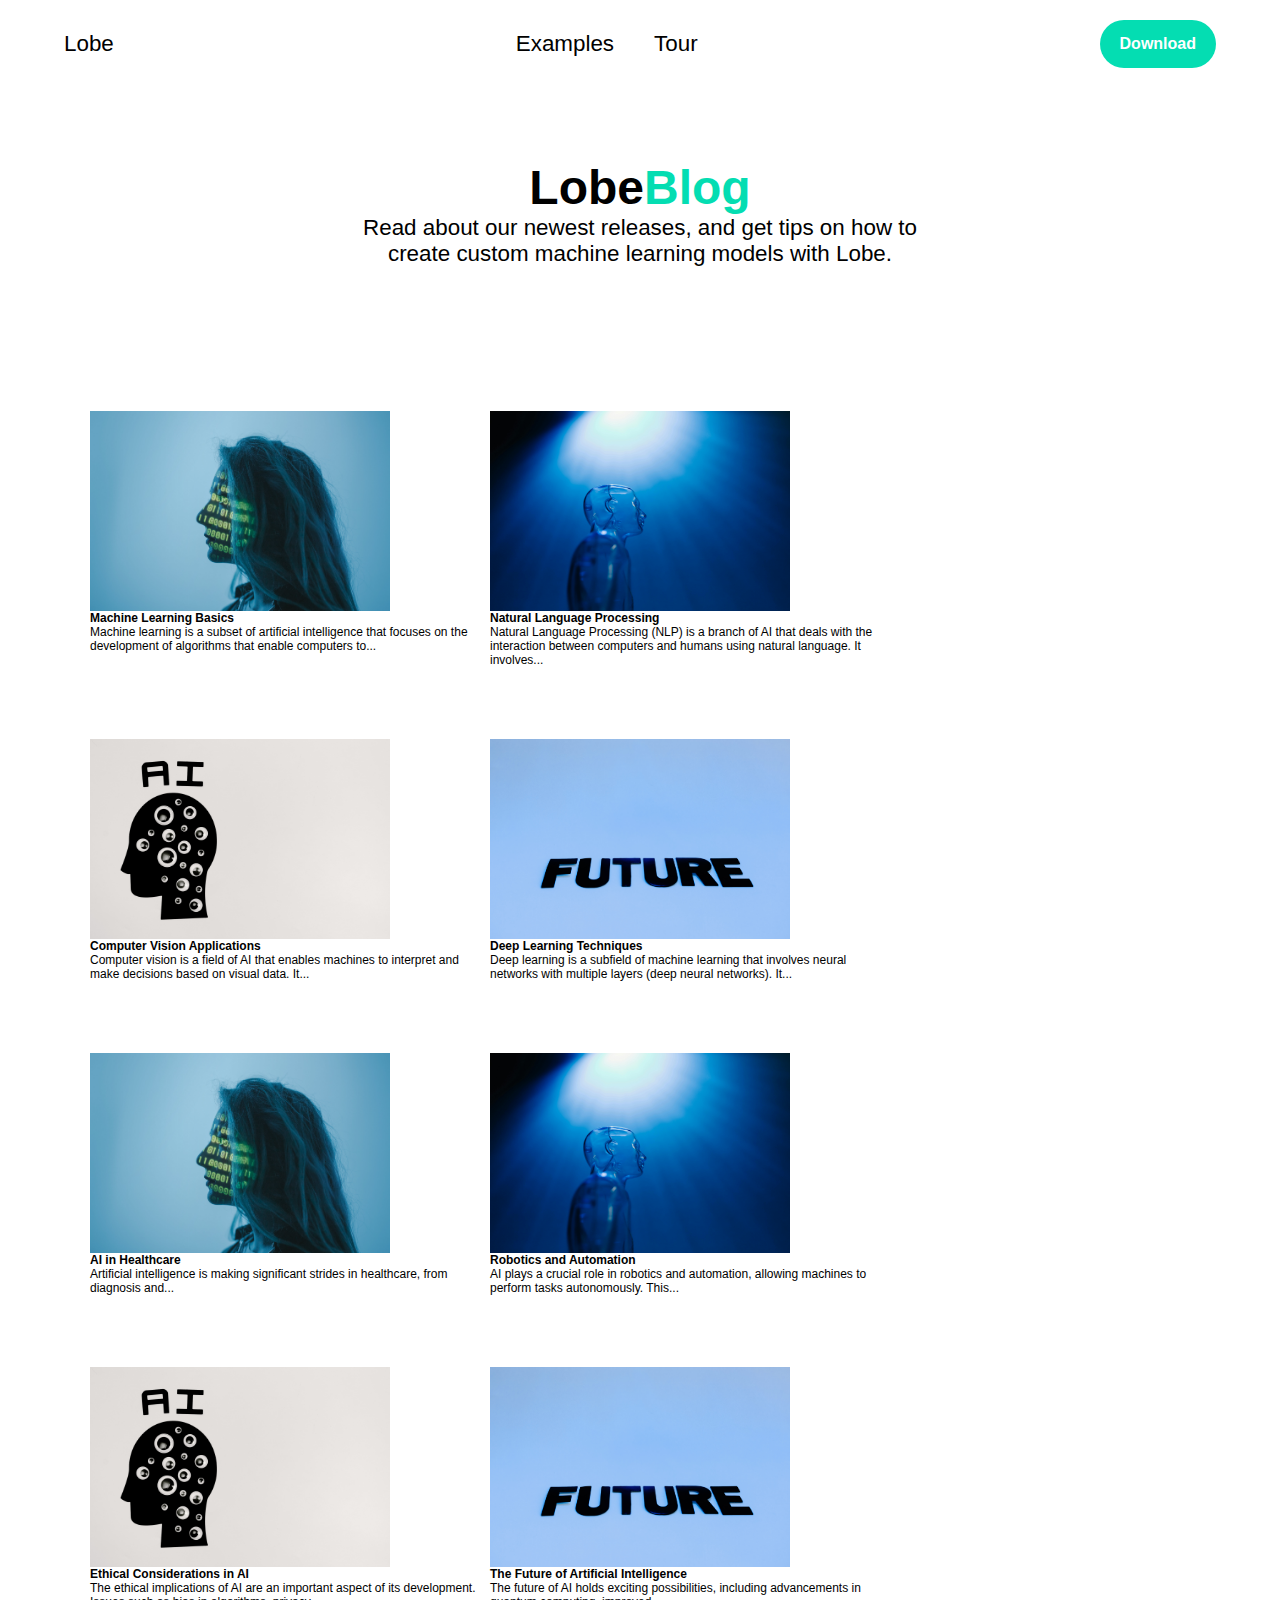
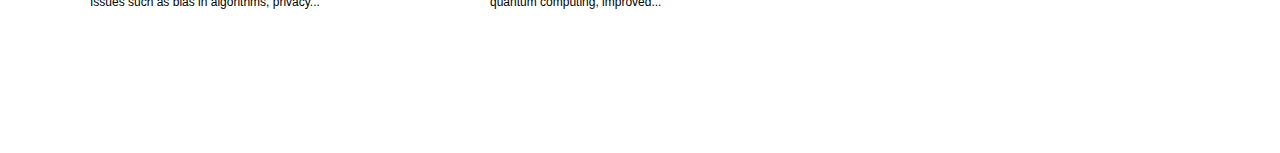
==== blog.html @ c079126a "made v2.0 changes" ====
<!DOCTYPE html>
<html lang="en">
  <head>
    <meta charset="UTF-8" />
    <meta name="viewport" content="width=device-width, initial-scale=1.0" />
    <title>Lobe | Blog</title>
    <link rel="stylesheet" href="style2.css" />
  </head>
  <body>
    <nav class="navbar">
      <div class="navigation">
        <a href="">Lobe</a>
        <div class="innav">
          <a href="">Examples</a>
          <a href="">Tour</a>
        </div>
        <button>Download</button>
      </div>
    </nav>
    <section class="main">
      <div class="sm1">
        <div class="smp1">
          <p class="sm1p1">Lobe</p>
          <p class="sm1p2">Blog</p>
        </div>
        <p class="smp2">
          Read about our newest releases, and get tips on how to create custom
          machine learning models with Lobe.
        </p>
      </div>
      <div class="sm2">
        <div>
          <img src="/images/pexels-cottonbro-studio-5473956.jpg" alt="" />
          <h4>Machine Learning Basics</h4>
          <p>
            Machine learning is a subset of artificial intelligence that focuses
            on the development of algorithms that enable computers to...
          </p>
        </div>
        <div>
          <img src="/images/pexels-tara-winstead-8386365.jpg" alt="" />
          <h4>Natural Language Processing</h4>
          <p>
            Natural Language Processing (NLP) is a branch of AI that deals with
            the interaction between computers and humans using natural language.
            It involves...
          </p>
        </div>
        <div>
          <img src="/images/pexels-tara-winstead-8849295.jpg" alt="" />
          <h4>Computer Vision Applications</h4>
          <p>
            Computer vision is a field of AI that enables machines to interpret
            and make decisions based on visual data. It...
          </p>
        </div>
        <div>
          <img src="/images/pexels-tara-winstead-8386423.jpg" alt="" />
          <h4>Deep Learning Techniques</h4>
          <p>
            Deep learning is a subfield of machine learning that involves neural
            networks with multiple layers (deep neural networks). It...
          </p>
        </div>
        <div>
          <img src="/images/pexels-cottonbro-studio-5473956.jpg" alt="" />
          <h4>AI in Healthcare</h4>
          <p>
            Artificial intelligence is making significant strides in healthcare,
            from diagnosis and...
          </p>
        </div>
        <div>
          <img src="/images/pexels-tara-winstead-8386365.jpg" alt="" />
          <h4>Robotics and Automation</h4>
          <p>
            AI plays a crucial role in robotics and automation, allowing
            machines to perform tasks autonomously. This...
          </p>
        </div>
        <div>
          <img src="/images/pexels-tara-winstead-8849295.jpg" alt="" />
          <h4>Ethical Considerations in AI</h4>
          <p>
            The ethical implications of AI are an important aspect of its
            development. Issues such as bias in algorithms, privacy...
          </p>
        </div>
        <div>
          <img src="/images/pexels-tara-winstead-8386423.jpg" alt="" />
          <h4>The Future of Artificial Intelligence</h4>
          <p>
            The future of AI holds exciting possibilities, including
            advancements in quantum computing, improved...
          </p>
        </div>
      </div>
    </section>
  </body>
</html>
---- style2.css ----
body {
  margin: 0;
  padding: 0;
  box-sizing: border-box;
  font-size: 12px;
  font-family: Helvetica;
}

img {
  width: 300px;
  min-width: 300px;
}

button {
  background-color: #04ddb2;
  color: white;
  padding: 15px 20px;
  border: none;
  border-radius: 25px;
  font-size: 1rem;
  font-weight: bold;
}

a {
  text-decoration: none;
  color: black;
}

.navbar {
  background-color:  white;
  padding: 20px 0;
}

.navigation {
  display: flex;
  justify-content: space-between;
  align-items: center;
  font-size: 1.4rem;
  margin: 0 5%;
}

.innav {
  display: flex;
  gap: 40px;
}

.main {
  display: flex;
  flex-direction: column;
  justify-content: center;
  align-items: center;
  margin: auto;
}

.main * {
  margin-top: 0;
  margin-bottom: 8vh;
}

.sm1 {
  margin-top: 8vh;
  text-align: center;
}

.smp1 {
  display: flex;
  justify-content: center;
  font-size: 3rem;
  font-weight: bold;
  margin-bottom: 0;
}

.smp1 p {
  margin-bottom: 0;
}

.sm1p2 {
  color: #04ddb2;
}
.sm1 .smp2 {
  font-size: 1.4rem;
  width: 600px;
}

.sm2 {
  display: flex;
  flex-wrap: wrap;
  max-width: 1100px;
}

.sm2 div {
  display: flex;
  flex-direction: column;
  max-width: 400px;
  word-wrap: break-word;
}

.sm2 div * {
  margin: 0;
}
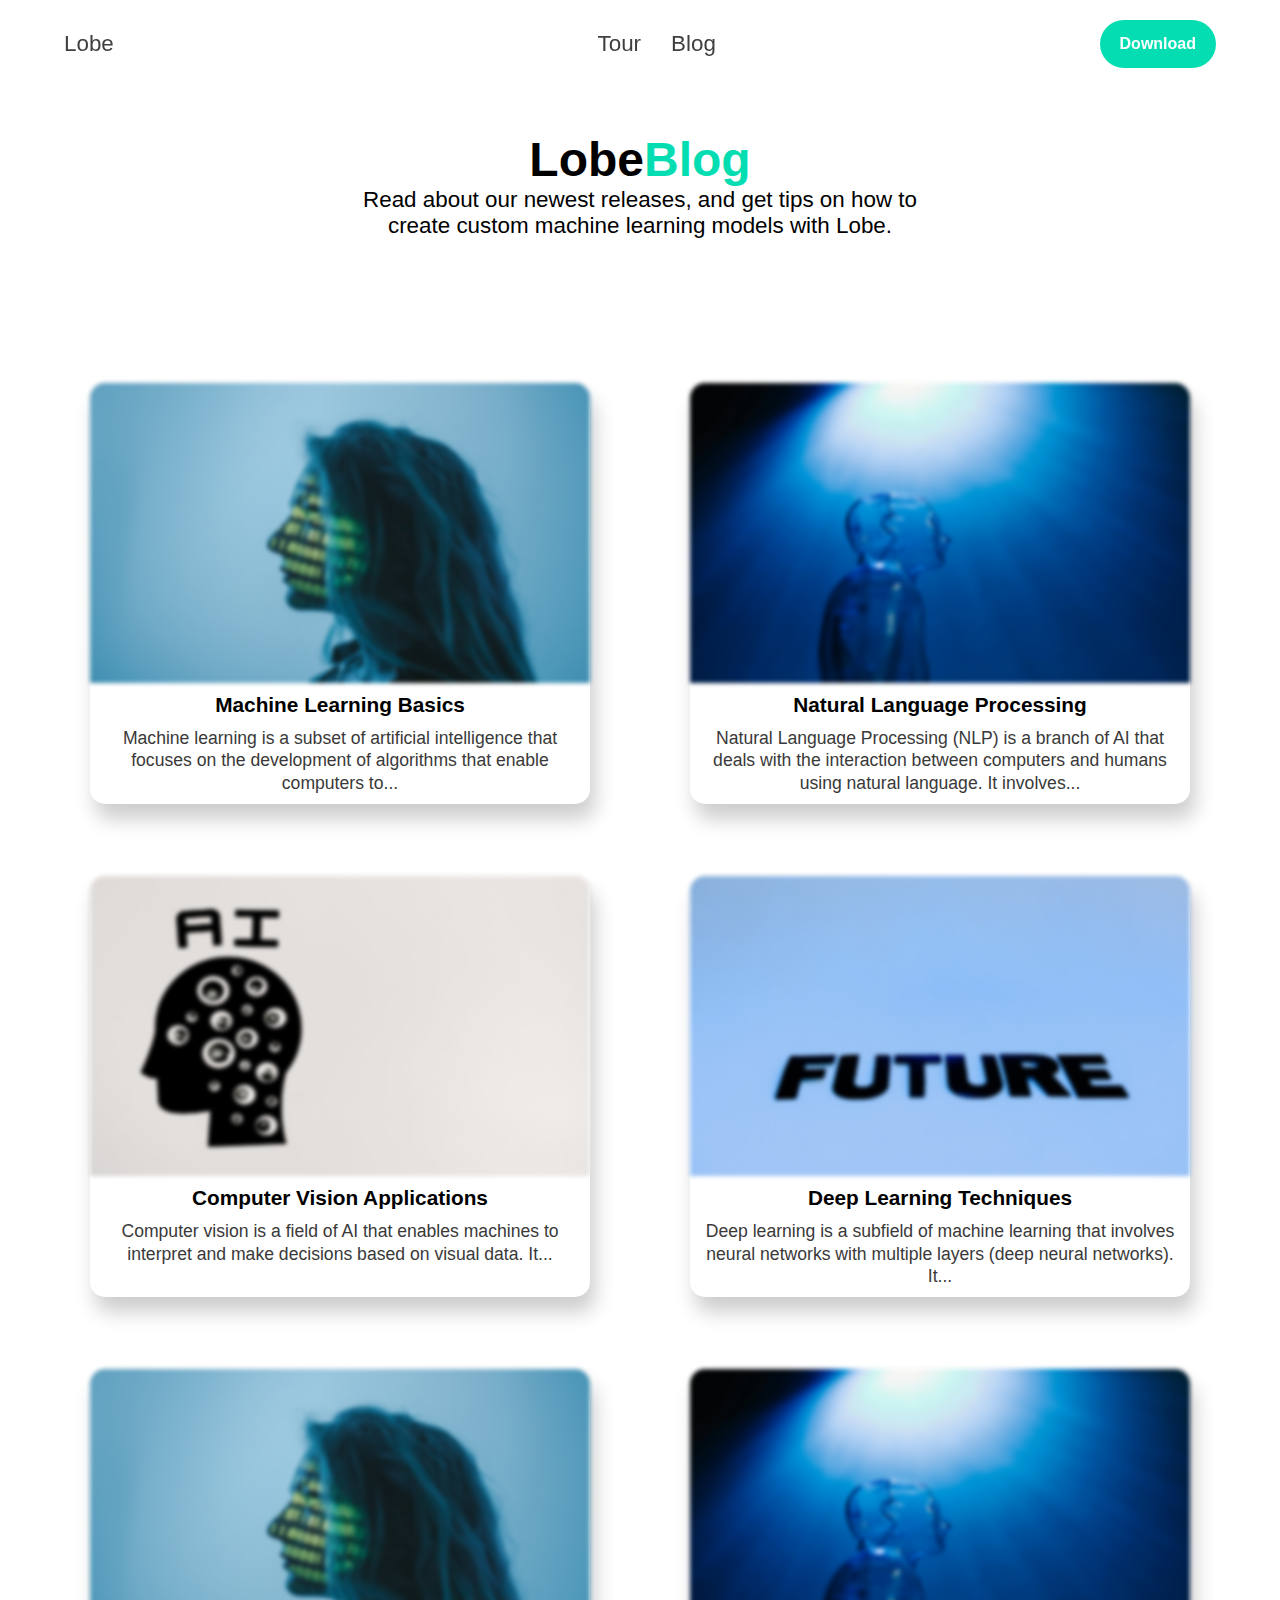
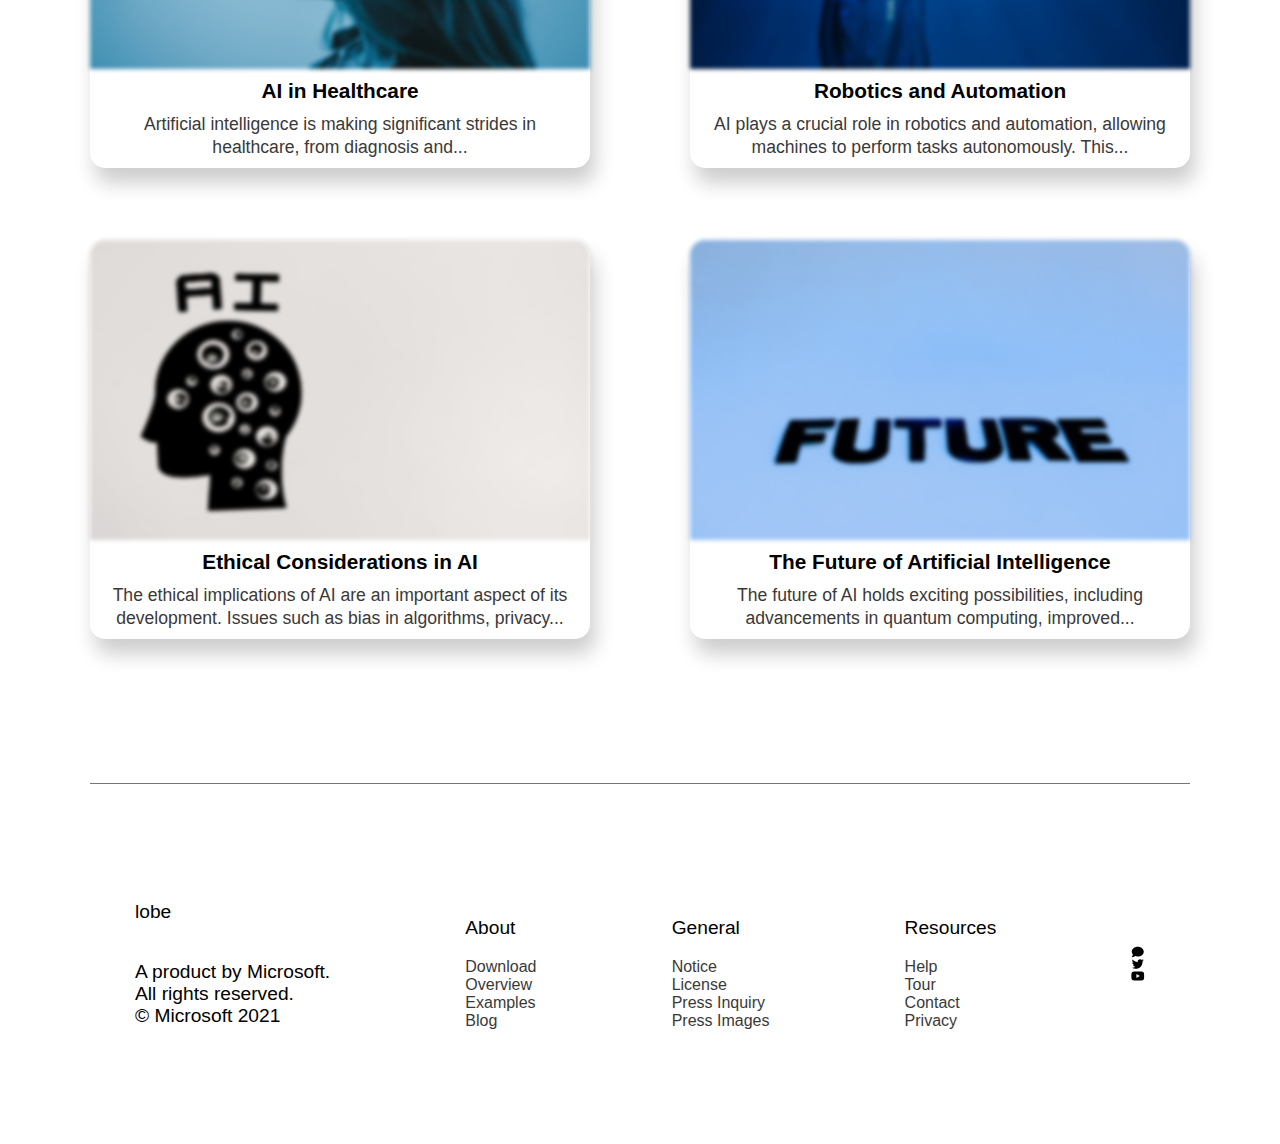
==== commit 1dd6b3c1: "made v3.0 changes" ====
--- a/blog.html
+++ b/blog.html
@@ -7,16 +7,18 @@
     <link rel="stylesheet" href="style2.css" />
   </head>
   <body>
-    <nav class="navbar">
-      <div class="navigation">
-        <a href="">Lobe</a>
-        <div class="innav">
-          <a href="">Examples</a>
-          <a href="">Tour</a>
+    <div class="navbar-container">
+      <nav class="navbar">
+        <div class="navigation">
+          <a href="">Lobe</a>
+          <div class="innav">
+            <a href="index.html">Tour</a>
+            <a href="blog.html">Blog</a>
+          </div>
+          <button>Download</button>
         </div>
-        <button>Download</button>
-      </div>
-    </nav>
+      </nav>
+    </div>
     <section class="main">
       <div class="sm1">
         <div class="smp1">
@@ -29,16 +31,24 @@
         </p>
       </div>
       <div class="sm2">
-        <div>
-          <img src="/images/pexels-cottonbro-studio-5473956.jpg" alt="" />
+        <div class="sm2div">
+          <img
+            src="/images/pexels-cottonbro-studio-5473956.jpg"
+            alt=""
+            class="blur"
+          />
           <h4>Machine Learning Basics</h4>
           <p>
             Machine learning is a subset of artificial intelligence that focuses
             on the development of algorithms that enable computers to...
           </p>
         </div>
-        <div>
-          <img src="/images/pexels-tara-winstead-8386365.jpg" alt="" />
+        <div class="sm2div">
+          <img
+            src="/images/pexels-tara-winstead-8386365.jpg"
+            alt=""
+            class="blur"
+          />
           <h4>Natural Language Processing</h4>
           <p>
             Natural Language Processing (NLP) is a branch of AI that deals with
@@ -46,48 +56,72 @@
             It involves...
           </p>
         </div>
-        <div>
-          <img src="/images/pexels-tara-winstead-8849295.jpg" alt="" />
+        <div class="sm2div">
+          <img
+            src="/images/pexels-tara-winstead-8849295.jpg"
+            alt=""
+            class="blur"
+          />
           <h4>Computer Vision Applications</h4>
           <p>
             Computer vision is a field of AI that enables machines to interpret
             and make decisions based on visual data. It...
           </p>
         </div>
-        <div>
-          <img src="/images/pexels-tara-winstead-8386423.jpg" alt="" />
+        <div class="sm2div">
+          <img
+            src="/images/pexels-tara-winstead-8386423.jpg"
+            alt=""
+            class="blur"
+          />
           <h4>Deep Learning Techniques</h4>
           <p>
             Deep learning is a subfield of machine learning that involves neural
             networks with multiple layers (deep neural networks). It...
           </p>
         </div>
-        <div>
-          <img src="/images/pexels-cottonbro-studio-5473956.jpg" alt="" />
+        <div class="sm2div">
+          <img
+            src="/images/pexels-cottonbro-studio-5473956.jpg"
+            alt=""
+            class="blur"
+          />
           <h4>AI in Healthcare</h4>
           <p>
             Artificial intelligence is making significant strides in healthcare,
             from diagnosis and...
           </p>
         </div>
-        <div>
-          <img src="/images/pexels-tara-winstead-8386365.jpg" alt="" />
+        <div class="sm2div">
+          <img
+            src="/images/pexels-tara-winstead-8386365.jpg"
+            alt=""
+            class="blur"
+          />
           <h4>Robotics and Automation</h4>
           <p>
             AI plays a crucial role in robotics and automation, allowing
             machines to perform tasks autonomously. This...
           </p>
         </div>
-        <div>
-          <img src="/images/pexels-tara-winstead-8849295.jpg" alt="" />
+        <div class="sm2div">
+          <img
+            src="/images/pexels-tara-winstead-8849295.jpg"
+            alt=""
+            class="blur"
+          />
           <h4>Ethical Considerations in AI</h4>
           <p>
             The ethical implications of AI are an important aspect of its
             development. Issues such as bias in algorithms, privacy...
           </p>
         </div>
-        <div>
-          <img src="/images/pexels-tara-winstead-8386423.jpg" alt="" />
+        <div class="sm2div">
+          <img
+            src="/images/pexels-tara-winstead-8386423.jpg"
+            alt=""
+            class="blur"
+          />
           <h4>The Future of Artificial Intelligence</h4>
           <p>
             The future of AI holds exciting possibilities, including
@@ -96,5 +130,70 @@
         </div>
       </div>
     </section>
+    <footer class="foot">
+      <div class="infoot">
+        <div>
+          <p>lobe</p>
+          <p>
+            A product by Microsoft. <br />
+            All rights reserved. <br />
+            © Microsoft 2021
+          </p>
+        </div>
+        <div>
+          <p>About</p>
+          <a href="">Download</a>
+          <a href="">Overview</a>
+          <a href="">Examples</a>
+          <a href="">Blog</a>
+        </div>
+        <div>
+          <p>General</p>
+          <a href="">Notice</a>
+          <a href="">License</a>
+          <a href="">Press Inquiry</a>
+          <a href="">Press Images</a>
+        </div>
+        <div>
+          <p>Resources</p>
+          <a href="">Help</a>
+          <a href="">Tour</a>
+          <a href="">Contact</a>
+          <a href="">Privacy</a>
+        </div>
+        <div class="fola">
+          <svg
+            xmlns="http://www.w3.org/2000/svg"
+            height="1em"
+            viewBox="0 0 512 512"
+          >
+            <!--! Font Awesome Free 6.4.2 by @fontawesome - https://fontawesome.com License - https://fontawesome.com/license (Commercial License) Copyright 2023 Fonticons, Inc. -->
+            <path
+              d="M512 240c0 114.9-114.6 208-256 208c-37.1 0-72.3-6.4-104.1-17.9c-11.9 8.7-31.3 20.6-54.3 30.6C73.6 471.1 44.7 480 16 480c-6.5 0-12.3-3.9-14.8-9.9c-2.5-6-1.1-12.8 3.4-17.4l0 0 0 0 0 0 0 0 .3-.3c.3-.3 .7-.7 1.3-1.4c1.1-1.2 2.8-3.1 4.9-5.7c4.1-5 9.6-12.4 15.2-21.6c10-16.6 19.5-38.4 21.4-62.9C17.7 326.8 0 285.1 0 240C0 125.1 114.6 32 256 32s256 93.1 256 208z"
+            />
+          </svg>
+          <svg
+            xmlns="http://www.w3.org/2000/svg"
+            height="1em"
+            viewBox="0 0 512 512"
+          >
+            <!--! Font Awesome Free 6.4.2 by @fontawesome - https://fontawesome.com License - https://fontawesome.com/license (Commercial License) Copyright 2023 Fonticons, Inc. -->
+            <path
+              d="M459.37 151.716c.325 4.548.325 9.097.325 13.645 0 138.72-105.583 298.558-298.558 298.558-59.452 0-114.68-17.219-161.137-47.106 8.447.974 16.568 1.299 25.34 1.299 49.055 0 94.213-16.568 130.274-44.832-46.132-.975-84.792-31.188-98.112-72.772 6.498.974 12.995 1.624 19.818 1.624 9.421 0 18.843-1.3 27.614-3.573-48.081-9.747-84.143-51.98-84.143-102.985v-1.299c13.969 7.797 30.214 12.67 47.431 13.319-28.264-18.843-46.781-51.005-46.781-87.391 0-19.492 5.197-37.36 14.294-52.954 51.655 63.675 129.3 105.258 216.365 109.807-1.624-7.797-2.599-15.918-2.599-24.04 0-57.828 46.782-104.934 104.934-104.934 30.213 0 57.502 12.67 76.67 33.137 23.715-4.548 46.456-13.32 66.599-25.34-7.798 24.366-24.366 44.833-46.132 57.827 21.117-2.273 41.584-8.122 60.426-16.243-14.292 20.791-32.161 39.308-52.628 54.253z"
+            />
+          </svg>
+          <svg
+            xmlns="http://www.w3.org/2000/svg"
+            height="1em"
+            viewBox="0 0 576 512"
+          >
+            <!--! Font Awesome Free 6.4.2 by @fontawesome - https://fontawesome.com License - https://fontawesome.com/license (Commercial License) Copyright 2023 Fonticons, Inc. -->
+            <path
+              d="M549.655 124.083c-6.281-23.65-24.787-42.276-48.284-48.597C458.781 64 288 64 288 64S117.22 64 74.629 75.486c-23.497 6.322-42.003 24.947-48.284 48.597-11.412 42.867-11.412 132.305-11.412 132.305s0 89.438 11.412 132.305c6.281 23.65 24.787 41.5 48.284 47.821C117.22 448 288 448 288 448s170.78 0 213.371-11.486c23.497-6.321 42.003-24.171 48.284-47.821 11.412-42.867 11.412-132.305 11.412-132.305s0-89.438-11.412-132.305zm-317.51 213.508V175.185l142.739 81.205-142.739 81.201z"
+            />
+          </svg>
+        </div>
+      </div>
+    </footer>
   </body>
 </html>
--- a/style2.css
+++ b/style2.css
@@ -7,8 +7,11 @@
 }
 
 img {
-  width: 300px;
+  max-width: 500px;
+  max-height: 300px;
   min-width: 300px;
+  border-top-left-radius: 15px;
+  border-top-right-radius: 15px;
 }
 
 button {
@@ -19,16 +22,32 @@
   border-radius: 25px;
   font-size: 1rem;
   font-weight: bold;
+  transition: background-color 1s, color 0.8s, transform 1s; 
+}
+
+button:hover {
+  background-color: white;
+  color: #04ddb2;
+  border: inset 2px solid #04ddb2;
+  transform: scale(1.2);
 }
 
 a {
   text-decoration: none;
-  color: black;
+  color: rgb(63, 63, 63);
+}
+
+.navbar-container {
+  width: 100%;
+  position: fixed;
+  top: 0;
+  z-index: 1000; /* Ensure it's above other content */
 }
 
 .navbar {
-  background-color:  white;
   padding: 20px 0;
+  background-color: rgba(255, 255, 255, 0.94)/* Your background color */;
+
 }
 
 .navigation {
@@ -41,7 +60,18 @@
 
 .innav {
   display: flex;
-  gap: 40px;
+  margin-right: -100px;
+  gap: 30px;
+}
+
+.innav a {
+  transition: color 0.5s, text-decoration 0.5s, transform 0.5s;
+}
+
+.innav a:hover {
+  color: #04ddb2;
+  text-decoration: underline;
+  transform: scale(1.1);
 }
 
 .main {
@@ -50,6 +80,7 @@
   justify-content: center;
   align-items: center;
   margin: auto;
+  margin-top: 60px;
 }
 
 .main * {
@@ -84,6 +115,7 @@
 
 .sm2 {
   display: flex;
+  justify-content: space-between;
   flex-wrap: wrap;
   max-width: 1100px;
 }
@@ -91,10 +123,72 @@
 .sm2 div {
   display: flex;
   flex-direction: column;
-  max-width: 400px;
+  max-width: 500px;
   word-wrap: break-word;
+  border-radius: 15px;
+  text-align: center;
+  box-shadow: 5px 15px 20px rgba(0, 0, 0, 0.2); 
+  transition: filter 1.3s transform 1.3s;
+}
+
+.sm2 .blur {
+  filter: blur(2px);
+}
+
+.sm2div:hover {
+  transform: scale(1.05);
+    .blur {
+      filter: blur(0);
+    }
+}
+
+.sm2 div h4 {
+  font-size: 1.3rem;
+  margin: 10px 0;
+}
+
+.sm2 div p {
+  font-size: 1.1rem;
+  margin-bottom: 10px;
+  color: rgb(58, 57, 57);
+  margin: 0 10px 10px 10px;
+  line-height: 1.4rem;
 }
 
 .sm2 div * {
   margin: 0;
-}+}
+
+
+.foot {
+  max-width: 1100px;
+  margin: auto;
+  border-top: 1px solid rgb(119, 116, 116);
+}
+
+.infoot {
+  display: flex;
+  justify-content: space-between;
+  align-items: center;
+  margin: 0 5vh;
+  height: 40vh;
+}
+
+.infoot p {
+  font-size: 1.2rem;
+}
+
+.infoot a {
+  font-size: 1rem;
+  color: rgb(58, 57, 57);
+}
+
+.infoot div {
+  display: flex;
+  flex-direction: column;
+}
+
+.infoor .fola {
+  display: inline;
+}
+
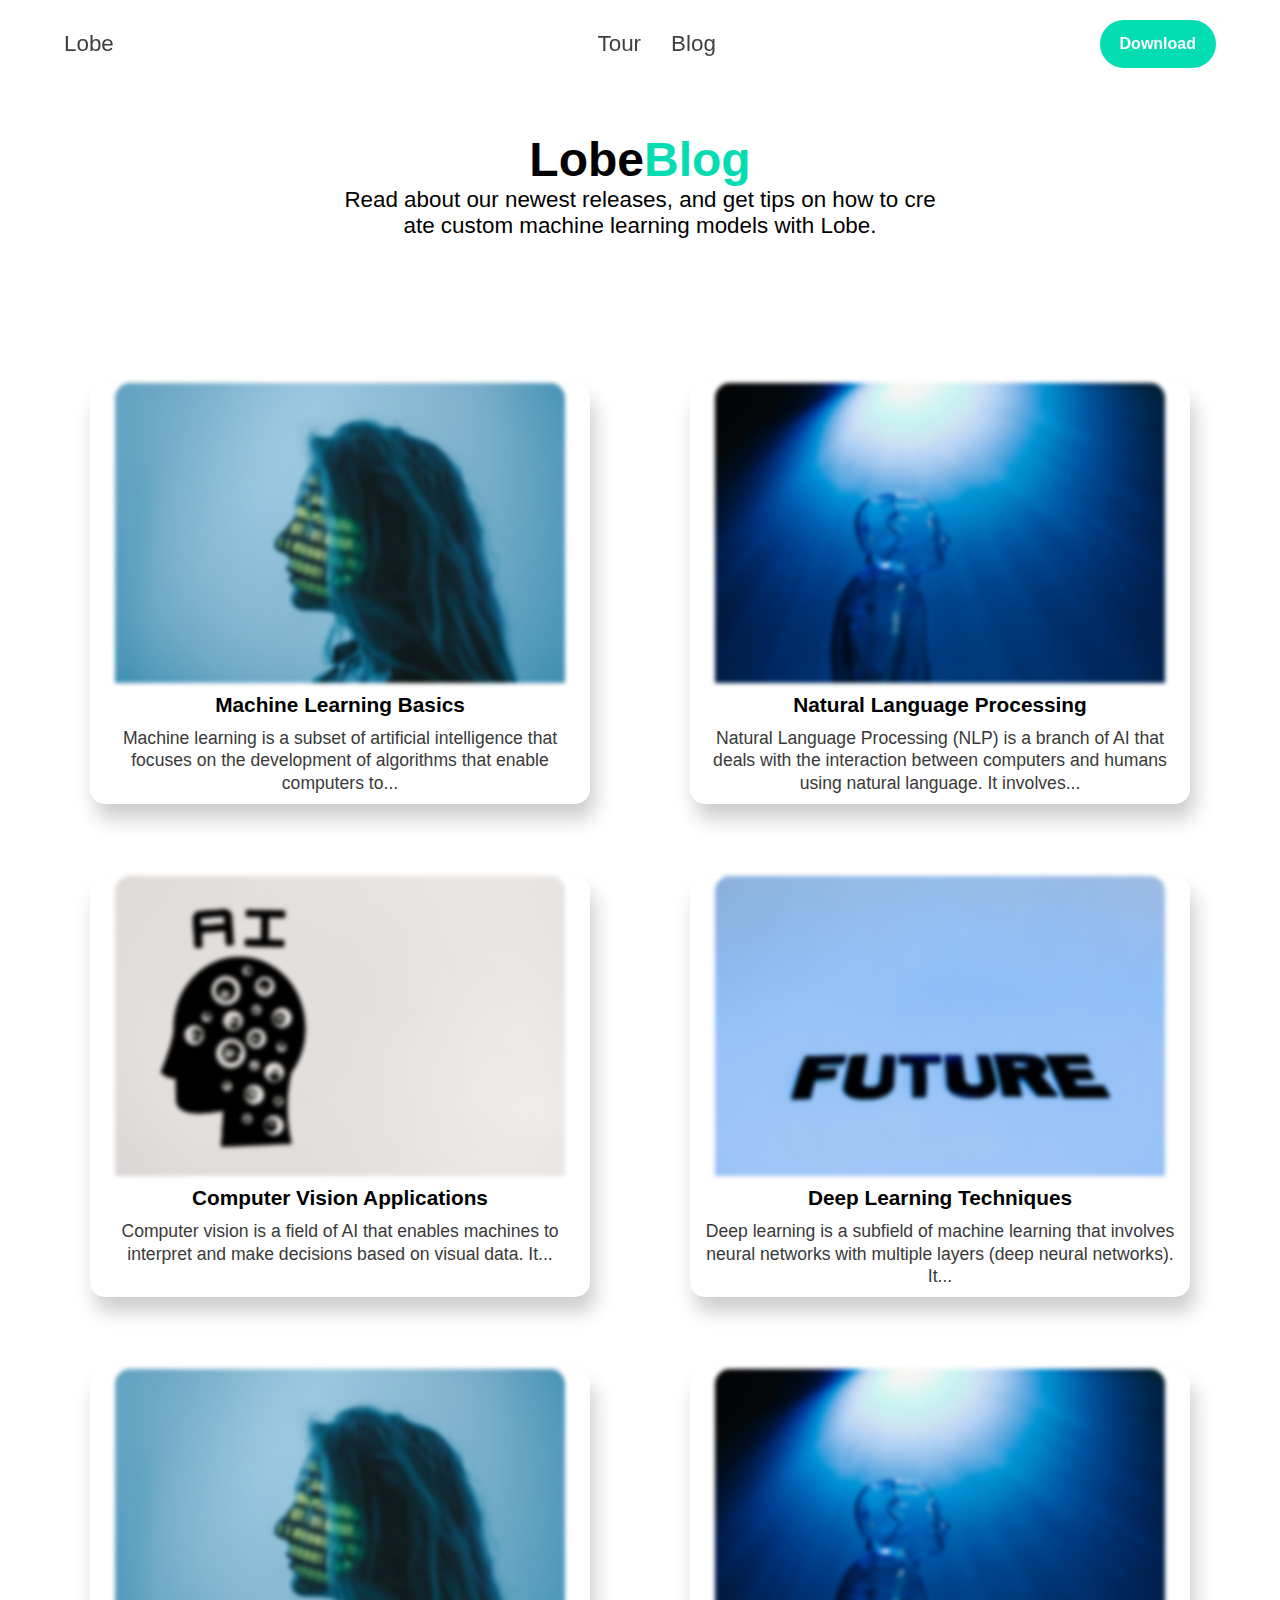
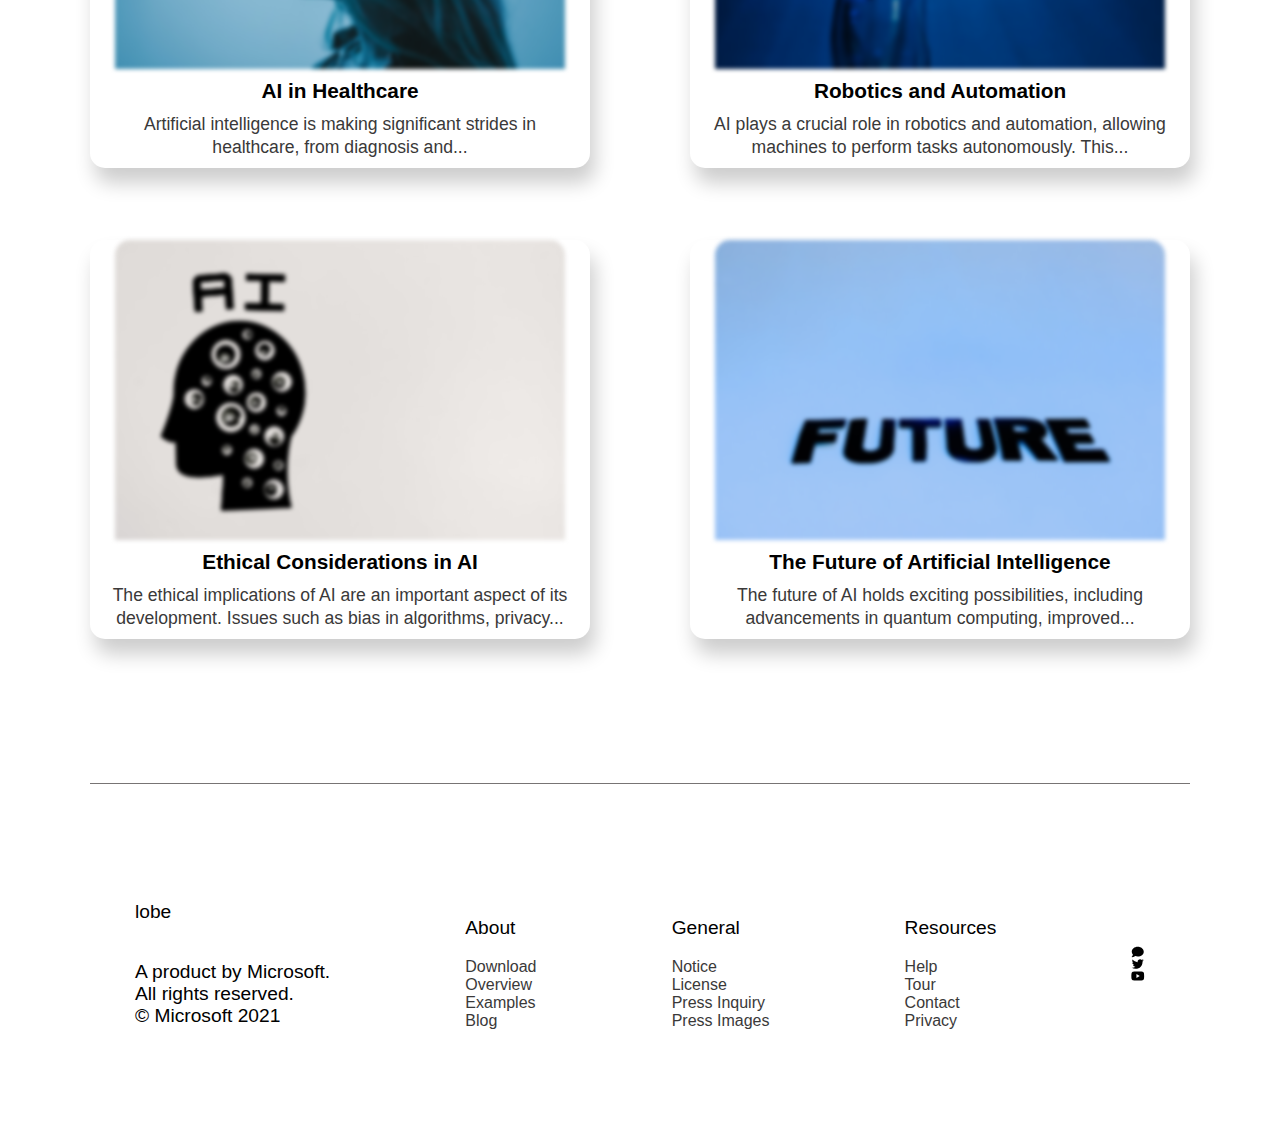
==== commit 6ecc58fa: "made v6.0 changes" ====
--- a/blog.html
+++ b/blog.html
@@ -5,6 +5,11 @@
     <meta name="viewport" content="width=device-width, initial-scale=1.0" />
     <title>Lobe | Blog</title>
     <link rel="stylesheet" href="style2.css" />
+    <link rel="stylesheet" href="responsive2.css" />
+    <link
+      rel="stylesheet"
+      href="https://fonts.googleapis.com/css2?family=Material+Symbols+Outlined:opsz,wght,FILL,GRAD@24,400,0,0"
+    />
   </head>
   <body>
     <div class="navbar-container">
@@ -14,6 +19,13 @@
           <div class="innav">
             <a href="index.html">Tour</a>
             <a href="blog.html">Blog</a>
+          </div>
+          <div class="dropdown-container">
+            <a href=""><span class="material-symbols-outlined"> menu </span></a>
+            <div class="dropdown-content">
+              <a class="i1" href="index.html">Tour</a>
+              <a href="blog.html">Blog</a>
+            </div>
           </div>
           <button>Download</button>
         </div>
--- a/style2.css
+++ b/style2.css
@@ -74,6 +74,10 @@
   transform: scale(1.1);
 }
 
+.dropdown-container {
+  display: none;
+}
+
 .main {
   display: flex;
   flex-direction: column;
@@ -109,6 +113,7 @@
   color: #04ddb2;
 }
 .sm1 .smp2 {
+  word-break: break-all;
   font-size: 1.4rem;
   width: 600px;
 }
@@ -123,16 +128,17 @@
 .sm2 div {
   display: flex;
   flex-direction: column;
+  align-items: center;
   max-width: 500px;
   word-wrap: break-word;
   border-radius: 15px;
   text-align: center;
   box-shadow: 5px 15px 20px rgba(0, 0, 0, 0.2); 
-  transition: filter 1.3s transform 1.3s;
+  transition: filter 1s, transform 1s;
 }
 
 .sm2 .blur {
-  filter: blur(2px);
+  filter: blur(2.2px);
 }
 
 .sm2div:hover {
@@ -183,6 +189,11 @@
   color: rgb(58, 57, 57);
 }
 
+.infoot a:hover {
+  color: #04ddb2;
+  transform: scale(1.1);
+}
+
 .infoot div {
   display: flex;
   flex-direction: column;
--- a/responsive2.css
+++ b/responsive2.css
@@ -0,0 +1,120 @@
+@media screen and (max-width: 767px) {
+  .navbar-container {
+    width: 100%;
+    position: relative;
+     /* Ensure it's above other content */
+  }
+  
+  .navigation .innav {
+    display: none;
+  }
+  
+  .navbar .dropdown-container {
+    position: relative;
+    display: inline-block;
+  }
+  
+  .dropdown-content {
+    display: none;
+    position: absolute;
+    background-color: rgba(235, 229, 229, 0.74);
+    width: 300px;
+    box-shadow: 0 8px 16px rgba(0, 0, 0, 0.2);
+    z-index: 1;
+    text-align: center;
+  }
+  
+  .dropdown-content a {
+    color: black;
+    padding: 12px 16px;
+    text-decoration: none;
+    display: block;
+    transition: all 0.5s;
+  }
+  
+  .dropdown-content a:hover {
+    background-color: rgba(4, 221, 178, 0.74);
+  }
+  
+  .dropdown-container:hover .dropdown-content {
+    display: block;
+    transform: translateX(-100px);
+    padding: 20px 0;
+  }
+  
+  .main {
+    margin-top: 30px;
+  }
+  
+  .sm1 {
+    margin-top: 5vh;
+    text-align: center;
+  }
+
+  .sm1 {
+    width: auto;
+  }
+  
+  .smp1 {
+    display: flex;
+    justify-content: center;
+    font-size: 2.1rem;
+    font-weight: bold;
+    margin-bottom: 0;
+  }
+
+  .sm1 .smp2 {
+    font-size: 1.2rem;
+    width: auto;
+  }
+
+  .sm2 h1 {
+    font-size: 2rem;
+    font-weight: bold;
+  }
+
+  .blur {
+    width: auto;
+  }
+
+  .sm2 {
+    margin-right: 12vh;
+    margin-left: 12vh;
+  }
+  
+  .sm2 .blur {
+    filter: blur(0);
+  }
+
+  .sm2div:hover {
+    transform: scale(1.05);
+      .blur {
+        filter: blur(0);
+      }
+  }
+
+  .foot .infoot {
+    display: flex;
+    justify-content: flex-start;
+    flex-wrap: wrap;
+    align-items: center;
+    margin: 5vh ;
+    height: auto;
+  }
+
+  .infoot div {
+    width: 150px;
+    height: 175px;
+    margin: 2vh 0;
+  }
+
+  .infoot div a {
+    max-width: 20px;
+  }
+
+  .infoot .fola {
+    display: inline;
+    width: auto;
+  }
+
+}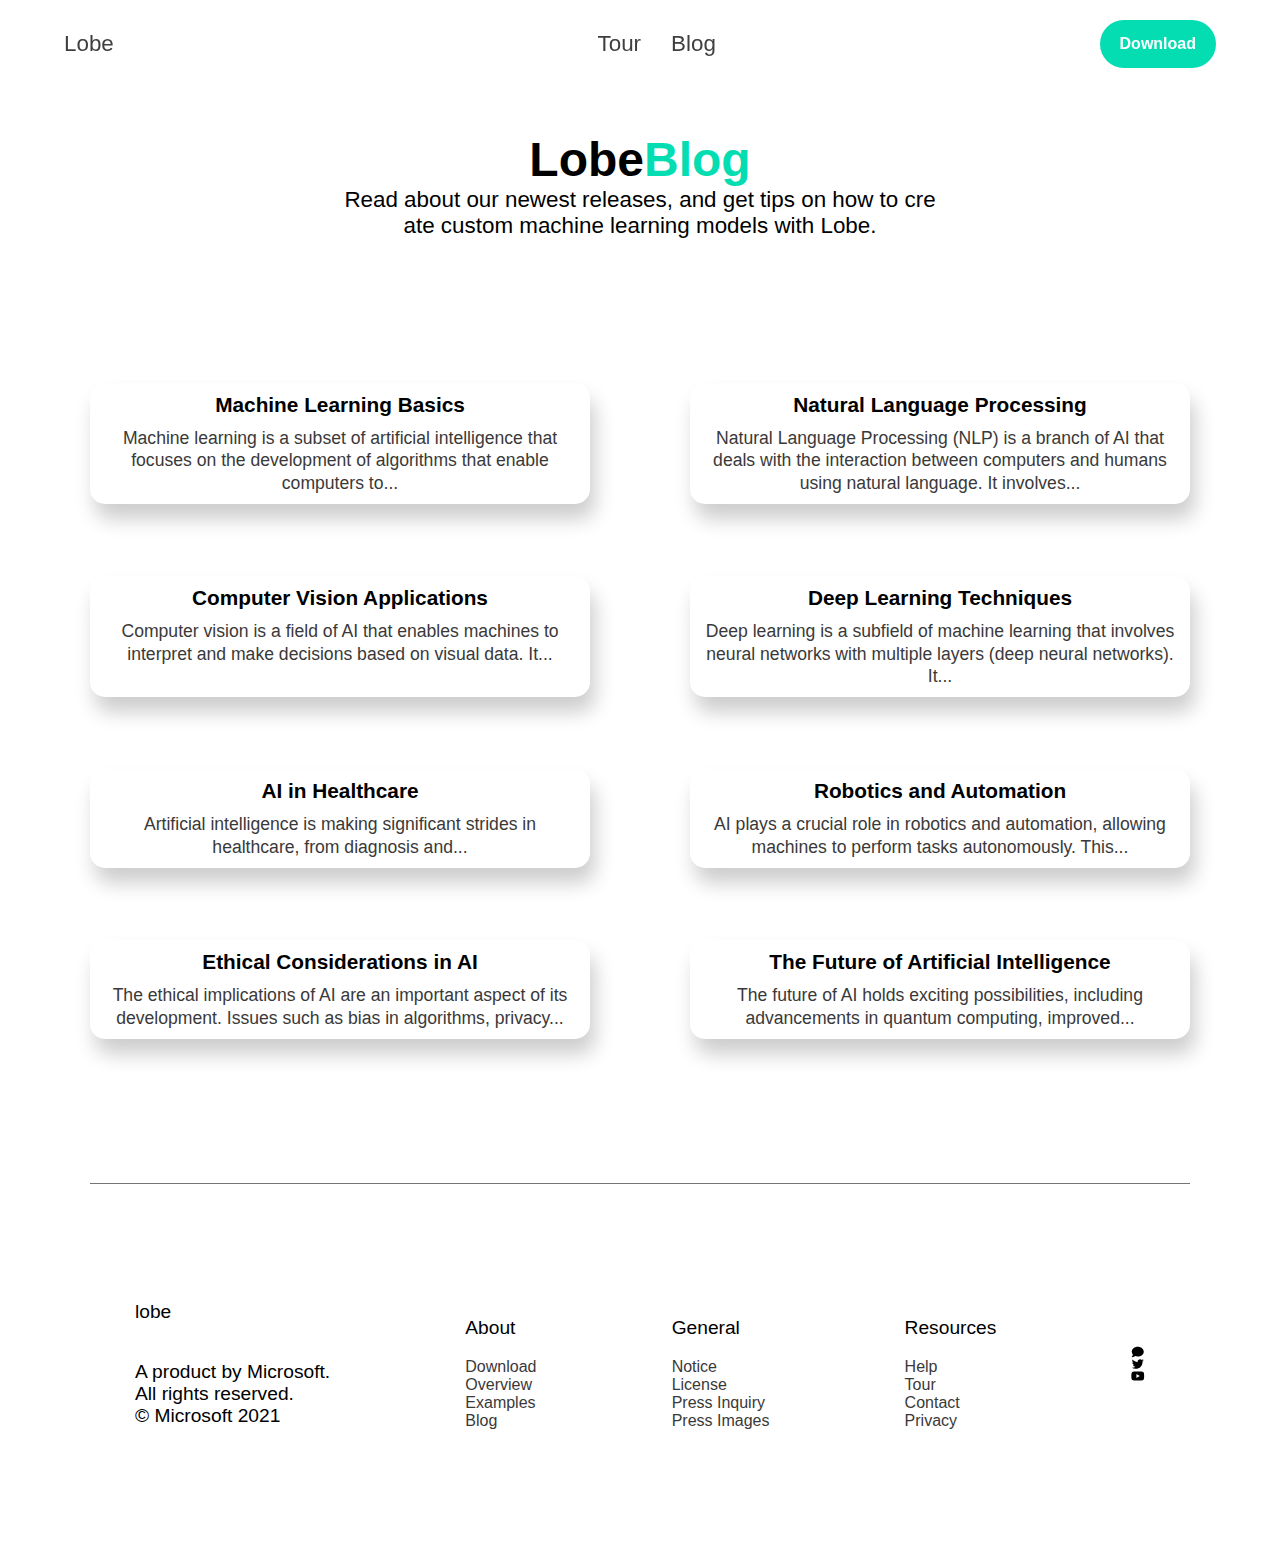
==== commit efb937e5: "version final changes" ====
--- a/blog.html
+++ b/blog.html
@@ -45,7 +45,7 @@
       <div class="sm2">
         <div class="sm2div">
           <img
-            src="/images/pexels-cottonbro-studio-5473956.jpg"
+            src="/images/pexels-cottonbro-studio-5473956.JPG"
             alt=""
             class="blur"
           />
@@ -57,7 +57,7 @@
         </div>
         <div class="sm2div">
           <img
-            src="/images/pexels-tara-winstead-8386365.jpg"
+            src="images/pexels-tara-winstead-8386365.JPG"
             alt=""
             class="blur"
           />
@@ -70,7 +70,7 @@
         </div>
         <div class="sm2div">
           <img
-            src="/images/pexels-tara-winstead-8849295.jpg"
+            src="/images/pexels-tara-winstead-8849295.JPG"
             alt=""
             class="blur"
           />
@@ -82,7 +82,7 @@
         </div>
         <div class="sm2div">
           <img
-            src="/images/pexels-tara-winstead-8386423.jpg"
+            src="/images/pexels-tara-winstead-8386423.JPG"
             alt=""
             class="blur"
           />
@@ -94,7 +94,7 @@
         </div>
         <div class="sm2div">
           <img
-            src="/images/pexels-cottonbro-studio-5473956.jpg"
+            src="/images/pexels-cottonbro-studio-5473956.JPG"
             alt=""
             class="blur"
           />
@@ -106,7 +106,7 @@
         </div>
         <div class="sm2div">
           <img
-            src="/images/pexels-tara-winstead-8386365.jpg"
+            src="/images/pexels-tara-winstead-8386365.JPG"
             alt=""
             class="blur"
           />
@@ -118,7 +118,7 @@
         </div>
         <div class="sm2div">
           <img
-            src="/images/pexels-tara-winstead-8849295.jpg"
+            src="/images/pexels-tara-winstead-8849295.JPG"
             alt=""
             class="blur"
           />
@@ -130,7 +130,7 @@
         </div>
         <div class="sm2div">
           <img
-            src="/images/pexels-tara-winstead-8386423.jpg"
+            src="/images/pexels-tara-winstead-8386423.JPG"
             alt=""
             class="blur"
           />
--- a/responsive2.css
+++ b/responsive2.css
@@ -97,24 +97,24 @@
     display: flex;
     justify-content: flex-start;
     flex-wrap: wrap;
-    align-items: center;
-    margin: 5vh ;
-    height: auto;
+    gap: 10px;
   }
 
   .infoot div {
-    width: 150px;
     height: 175px;
-    margin: 2vh 0;
-  }
-
-  .infoot div a {
-    max-width: 20px;
+    width: auto;
   }
 
   .infoot .fola {
     display: inline;
-    width: auto;
+    margin-right: 20px;
+    height: 40px;
+    word-spacing: 20px;
   }
 
+  .fola svg {
+    fill: #04ddb2;
+    width: 20px;
+    height: 20px;
+  }
 }